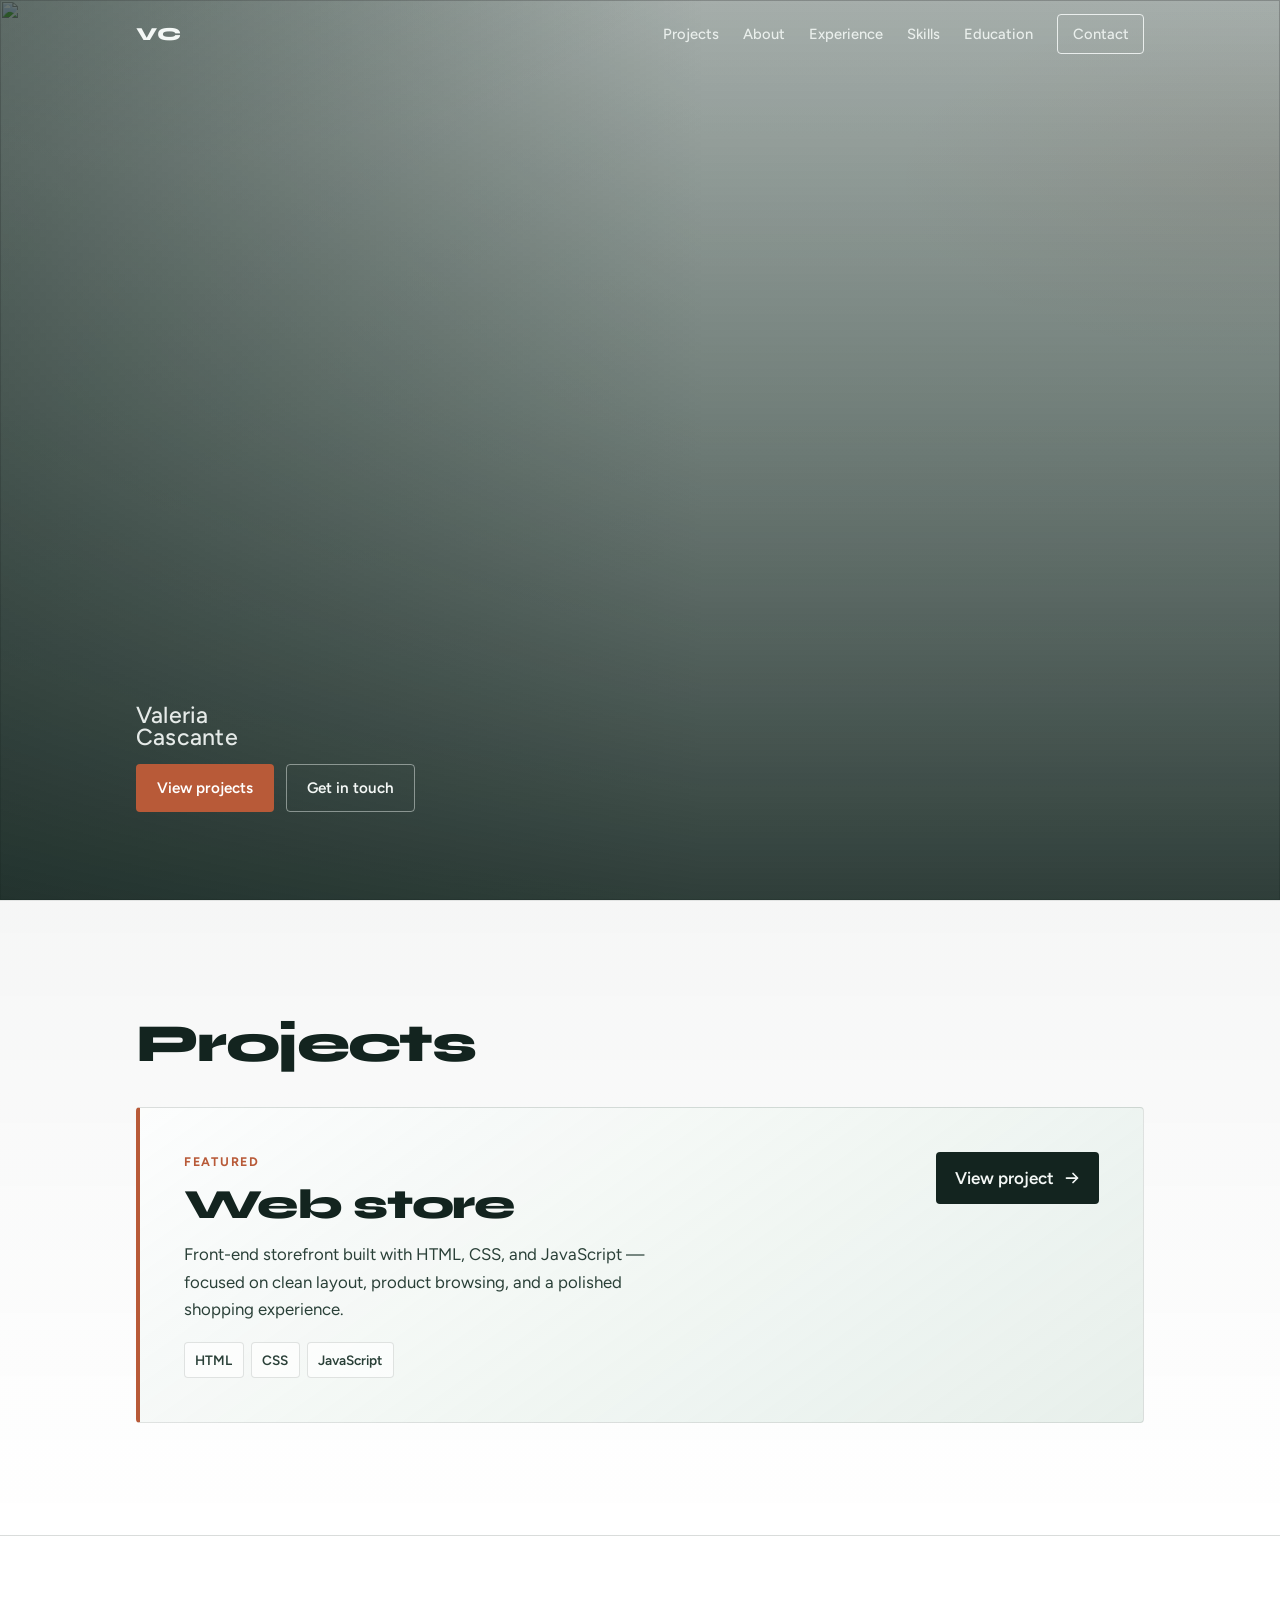
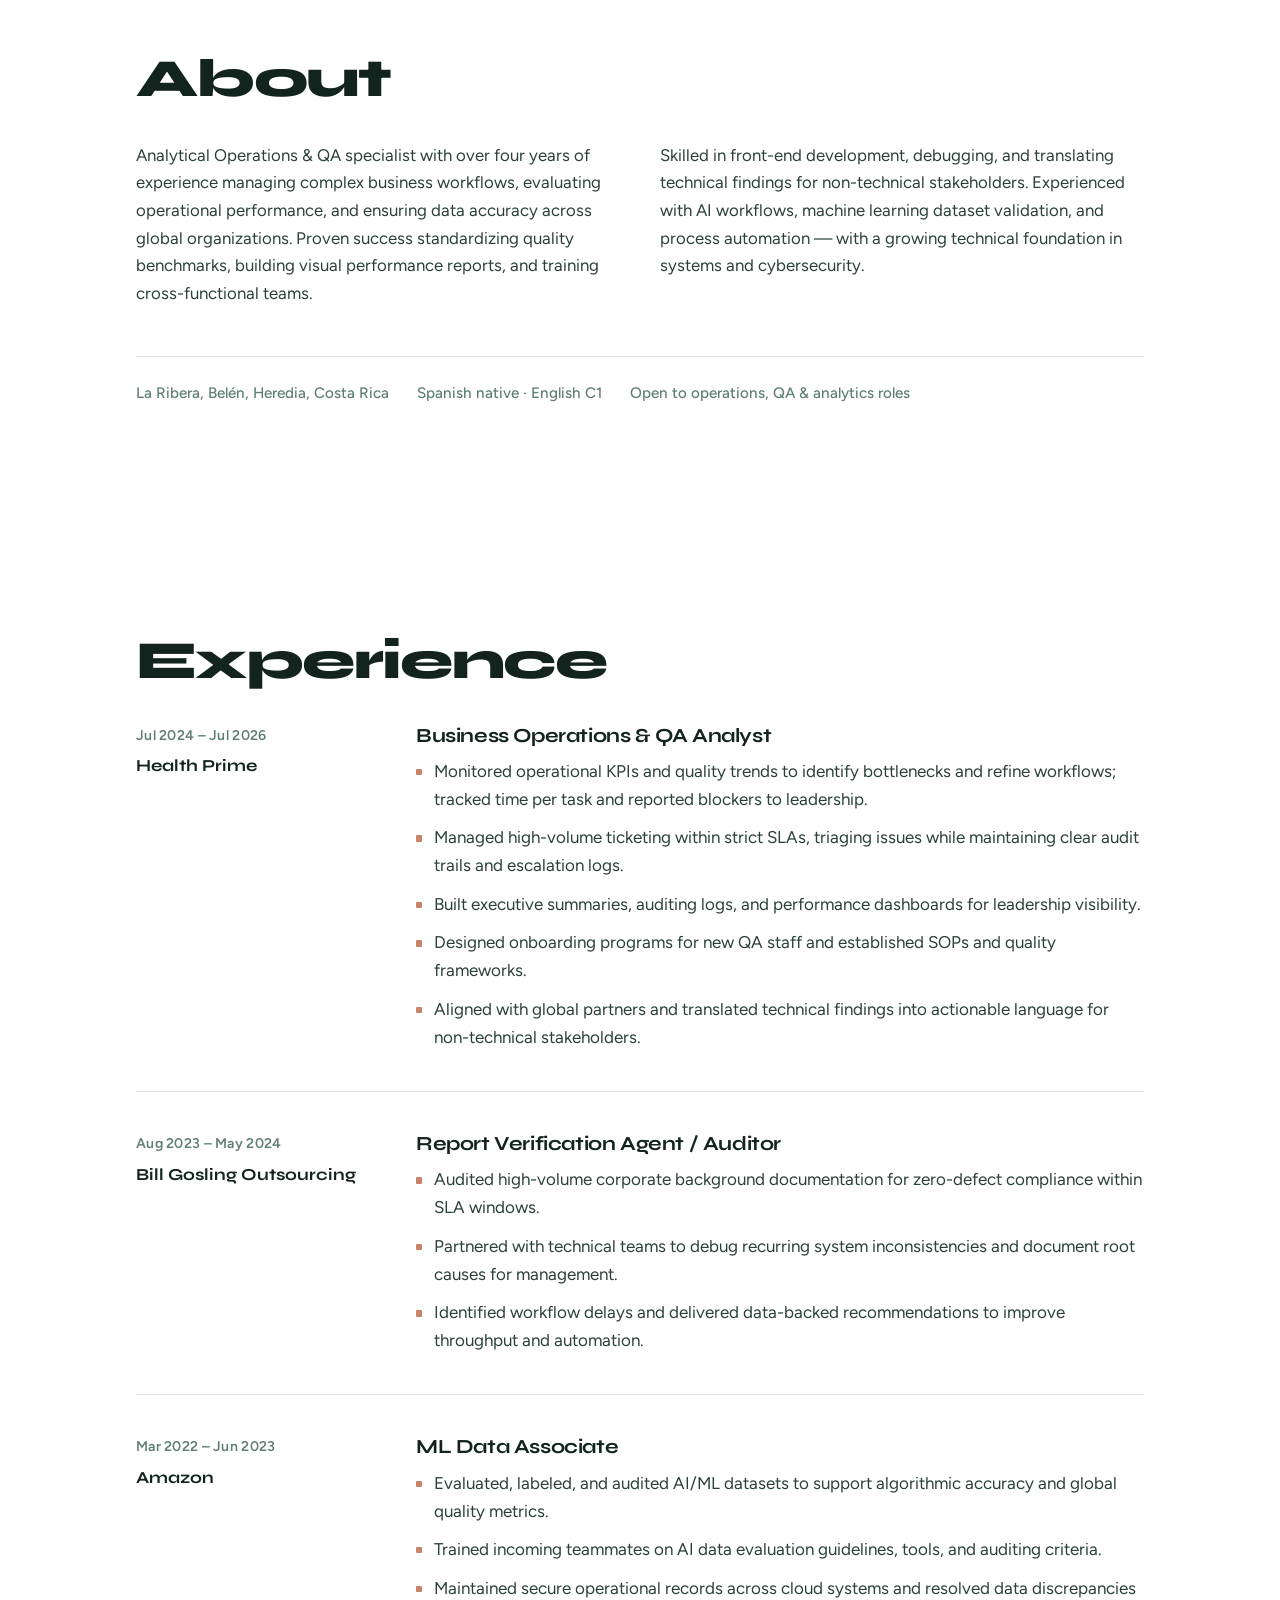
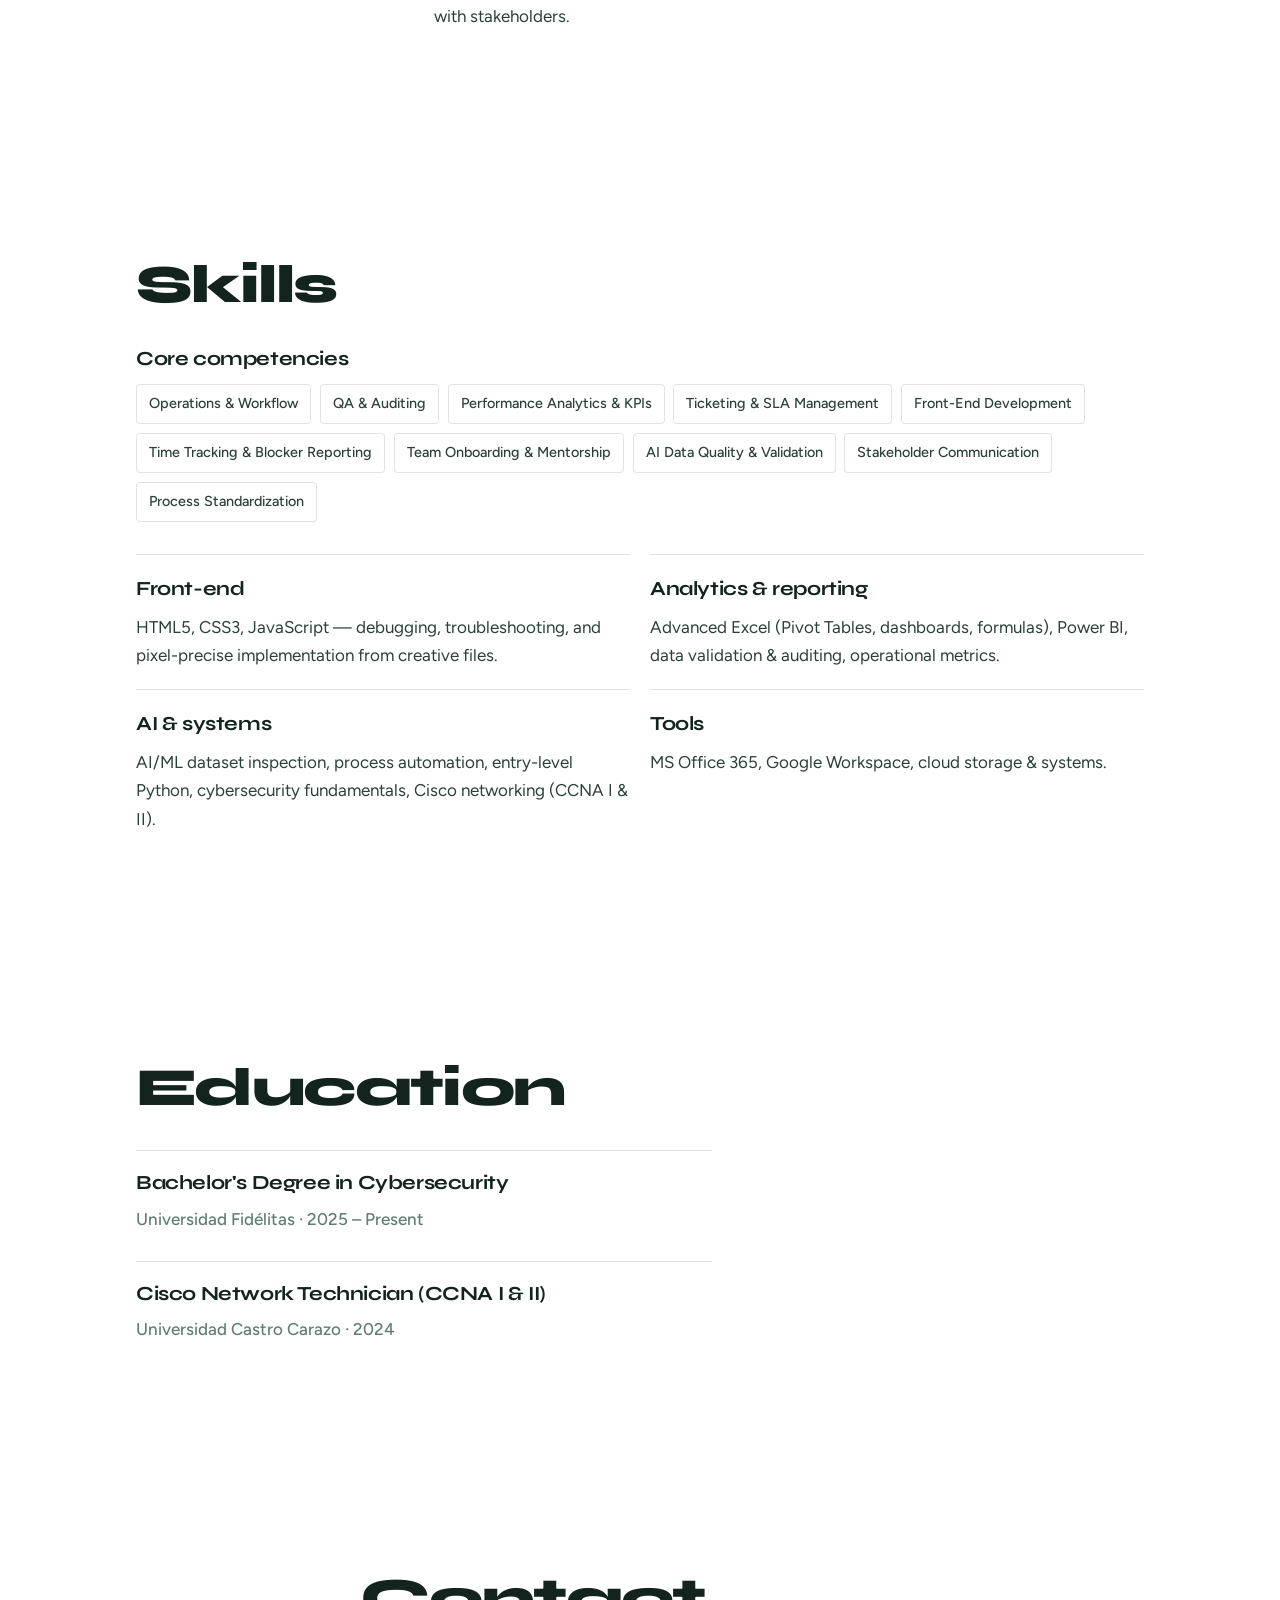
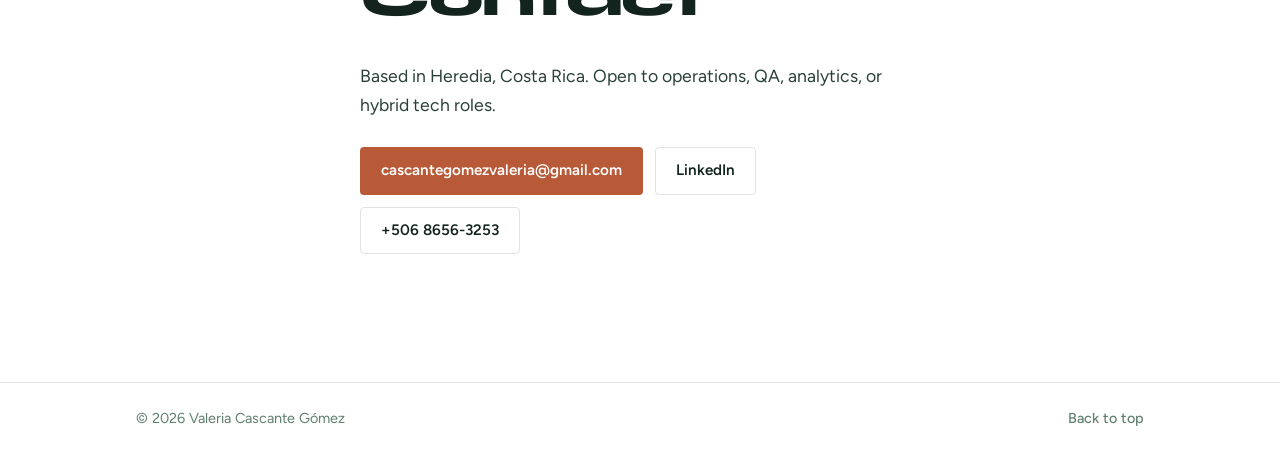
==== index.html @ e656cadb "Add files via upload" ====
<!DOCTYPE html>
<html lang="en">
<head>
  <meta charset="UTF-8" />
  <meta name="viewport" content="width=device-width, initial-scale=1.0" />
  <title>Valeria Cascante — Operations & Data Analytics</title>
  <meta name="description" content="Valeria Cascante Gómez — Operations & QA specialist with experience in performance analytics, AI data quality, and front-end development. Based in Costa Rica." />
  <link rel="preconnect" href="https://fonts.googleapis.com" />
  <link rel="preconnect" href="https://fonts.gstatic.com" crossorigin />
  <link href="https://fonts.googleapis.com/css2?family=Figtree:wght@400;500;600;700&family=Syne:wght@600;700;800&display=swap" rel="stylesheet" />
  <link rel="stylesheet" href="styles.css" />
</head>
<body>
  <a class="skip-link" href="#main">Skip to content</a>

  <header class="site-header" id="top">
    <div class="header-inner">
      <a class="logo" href="#top" aria-label="Valeria Cascante home">VC</a>
      <button class="nav-toggle" type="button" aria-expanded="false" aria-controls="site-nav" aria-label="Open menu">
        <span></span><span></span>
      </button>
      <nav class="site-nav" id="site-nav" aria-label="Primary">
        <a href="#projects">Projects</a>
        <a href="#about">About</a>
        <a href="#experience">Experience</a>
        <a href="#skills">Skills</a>
        <a href="#education">Education</a>
        <a href="#contact" class="nav-cta">Contact</a>
      </nav>
    </div>
  </header>

  <main id="main">
    <section class="hero" aria-label="Introduction">
      <div class="hero-media" aria-hidden="true">
        <img
          src="https://images.unsplash.com/photo-1506905925346-21bda4d32df4?auto=format&fit=crop&w=2400&q=80"
          alt=""
          width="2400"
          height="1600"
        />
        <div class="hero-scrim"></div>
      </div>
      <div class="hero-content">
        <h1 class="hero-brand reveal">Valeria Cascante</h1>
        <div class="hero-actions reveal delay-3">
          <a class="btn btn-primary" href="#projects">View projects</a>
          <a class="btn btn-ghost" href="#contact">Get in touch</a>
        </div>
      </div>
    </section>

    <section class="section projects" id="projects">
      <div class="section-inner">
        <h2 class="section-title reveal">Projects</h2>

        <a class="project-feature reveal delay-1" href="https://google.com" target="_blank" rel="noopener noreferrer">
          <div class="project-feature-copy">
            <p class="project-label">Featured</p>
            <h3>Web store</h3>
            <p class="project-desc">
              Front-end storefront built with HTML, CSS, and JavaScript — focused on clean layout, product browsing, and a polished shopping experience.
            </p>
            <ul class="project-tags" aria-label="Technologies used">
              <li>HTML</li>
              <li>CSS</li>
              <li>JavaScript</li>
            </ul>
          </div>
          <span class="project-cta">
            View project
            <svg width="18" height="18" viewBox="0 0 18 18" aria-hidden="true" focusable="false">
              <path d="M3.5 9h11M10 4.5 14.5 9 10 13.5" fill="none" stroke="currentColor" stroke-width="1.75" stroke-linecap="round" stroke-linejoin="round"/>
            </svg>
          </span>
        </a>
      </div>
    </section>

    <section class="section about" id="about">
      <div class="section-inner">
        <h2 class="section-title reveal">About</h2>
        <div class="about-grid">
          <p class="about-copy reveal delay-1">
            Analytical Operations &amp; QA specialist with over four years of experience managing complex business workflows, evaluating operational performance, and ensuring data accuracy across global organizations. Proven success standardizing quality benchmarks, building visual performance reports, and training cross-functional teams.
          </p>
          <p class="about-copy reveal delay-2">
            Skilled in front-end development, debugging, and translating technical findings for non-technical stakeholders. Experienced with AI workflows, machine learning dataset validation, and process automation — with a growing technical foundation in systems and cybersecurity.
          </p>
        </div>
        <ul class="about-meta reveal delay-3">
          <li>La Ribera, Belén, Heredia, Costa Rica</li>
          <li>Spanish native · English C1</li>
          <li>Open to operations, QA &amp; analytics roles</li>
        </ul>
      </div>
    </section>

    <section class="section experience" id="experience">
      <div class="section-inner">
        <h2 class="section-title reveal">Experience</h2>

        <ol class="timeline">
          <li class="timeline-item reveal">
            <div class="timeline-meta">
              <time datetime="2024-07">Jul 2024 – Jul 2026</time>
              <span class="timeline-org">Health Prime</span>
            </div>
            <div class="timeline-body">
              <h3>Business Operations &amp; QA Analyst</h3>
              <ul>
                <li>Monitored operational KPIs and quality trends to identify bottlenecks and refine workflows; tracked time per task and reported blockers to leadership.</li>
                <li>Managed high-volume ticketing within strict SLAs, triaging issues while maintaining clear audit trails and escalation logs.</li>
                <li>Built executive summaries, auditing logs, and performance dashboards for leadership visibility.</li>
                <li>Designed onboarding programs for new QA staff and established SOPs and quality frameworks.</li>
                <li>Aligned with global partners and translated technical findings into actionable language for non-technical stakeholders.</li>
              </ul>
            </div>
          </li>

          <li class="timeline-item reveal">
            <div class="timeline-meta">
              <time datetime="2023-08">Aug 2023 – May 2024</time>
              <span class="timeline-org">Bill Gosling Outsourcing</span>
            </div>
            <div class="timeline-body">
              <h3>Report Verification Agent / Auditor</h3>
              <ul>
                <li>Audited high-volume corporate background documentation for zero-defect compliance within SLA windows.</li>
                <li>Partnered with technical teams to debug recurring system inconsistencies and document root causes for management.</li>
                <li>Identified workflow delays and delivered data-backed recommendations to improve throughput and automation.</li>
              </ul>
            </div>
          </li>

          <li class="timeline-item reveal">
            <div class="timeline-meta">
              <time datetime="2022-03">Mar 2022 – Jun 2023</time>
              <span class="timeline-org">Amazon</span>
            </div>
            <div class="timeline-body">
              <h3>ML Data Associate</h3>
              <ul>
                <li>Evaluated, labeled, and audited AI/ML datasets to support algorithmic accuracy and global quality metrics.</li>
                <li>Trained incoming teammates on AI data evaluation guidelines, tools, and auditing criteria.</li>
                <li>Maintained secure operational records across cloud systems and resolved data discrepancies with stakeholders.</li>
              </ul>
            </div>
          </li>
        </ol>
      </div>
    </section>

    <section class="section skills" id="skills">
      <div class="section-inner">
        <h2 class="section-title reveal">Skills</h2>

        <div class="skills-layout">
          <div class="skill-block reveal">
            <h3>Core competencies</h3>
            <ul class="tag-list">
              <li>Operations &amp; Workflow</li>
              <li>QA &amp; Auditing</li>
              <li>Performance Analytics &amp; KPIs</li>
              <li>Ticketing &amp; SLA Management</li>
              <li>Front-End Development</li>
              <li>Time Tracking &amp; Blocker Reporting</li>
              <li>Team Onboarding &amp; Mentorship</li>
              <li>AI Data Quality &amp; Validation</li>
              <li>Stakeholder Communication</li>
              <li>Process Standardization</li>
            </ul>
          </div>

          <div class="skill-grid">
            <article class="skill-block reveal delay-1">
              <h3>Front-end</h3>
              <p>HTML5, CSS3, JavaScript — debugging, troubleshooting, and pixel-precise implementation from creative files.</p>
            </article>
            <article class="skill-block reveal delay-2">
              <h3>Analytics &amp; reporting</h3>
              <p>Advanced Excel (Pivot Tables, dashboards, formulas), Power BI, data validation &amp; auditing, operational metrics.</p>
            </article>
            <article class="skill-block reveal delay-3">
              <h3>AI &amp; systems</h3>
              <p>AI/ML dataset inspection, process automation, entry-level Python, cybersecurity fundamentals, Cisco networking (CCNA I &amp; II).</p>
            </article>
            <article class="skill-block reveal delay-4">
              <h3>Tools</h3>
              <p>MS Office 365, Google Workspace, cloud storage &amp; systems.</p>
            </article>
          </div>
        </div>
      </div>
    </section>

    <section class="section education" id="education">
      <div class="section-inner">
        <h2 class="section-title reveal">Education</h2>
        <ul class="edu-list">
          <li class="reveal">
            <h3>Bachelor's Degree in Cybersecurity</h3>
            <p>Universidad Fidélitas · 2025 – Present</p>
          </li>
          <li class="reveal delay-1">
            <h3>Cisco Network Technician (CCNA I &amp; II)</h3>
            <p>Universidad Castro Carazo · 2024</p>
          </li>
        </ul>
      </div>
    </section>

    <section class="section contact" id="contact">
      <div class="section-inner contact-inner">
        <h2 class="section-title reveal">Contact</h2>
        <p class="contact-lede reveal delay-1">
          Based in Heredia, Costa Rica. Open to operations, QA, analytics, or hybrid tech roles.
        </p>
        <div class="contact-actions reveal delay-2">
          <a class="btn btn-primary" href="mailto:cascantegomezvaleria@gmail.com">cascantegomezvaleria@gmail.com</a>
          <a class="btn btn-ghost" href="https://linkedin.com/in/valeria-cascante-gomez" target="_blank" rel="noopener noreferrer">LinkedIn</a>
          <a class="btn btn-ghost" href="tel:+50686563253">+506 8656-3253</a>
        </div>
      </div>
    </section>
  </main>

  <footer class="site-footer">
    <div class="footer-inner">
      <p>© <span id="year"></span> Valeria Cascante Gómez</p>
      <a href="#top">Back to top</a>
    </div>
  </footer>

  <script src="script.js"></script>
</body>
</html>
---- styles.css ----
/* Valeria Cascante — portfolio
   Direction: cool mist + forest ink, coastal precision */

:root {
  --ink: #13241f;
  --ink-soft: #2a4038;
  --sage: #5f7f70;
  --mist: #e6efea;
  --foam: #f4f8f6;
  --accent: #b85a38;
  --accent-hover: #9a4a2e;
  --line: rgba(19, 36, 31, 0.12);
  --glass: rgba(244, 248, 246, 0.82);
  --shadow-soft: 0 18px 50px rgba(19, 36, 31, 0.12);
  --radius: 4px;
  --font-display: "Syne", system-ui, sans-serif;
  --font-body: "Figtree", system-ui, sans-serif;
  --space: clamp(1.25rem, 4vw, 2.5rem);
  --max: 68rem;
  --header-h: 4.25rem;
  --ease: cubic-bezier(0.22, 1, 0.36, 1);
}

*,
*::before,
*::after {
  box-sizing: border-box;
}

html {
  scroll-behavior: smooth;
}

body {
  margin: 0;
  font-family: var(--font-body);
  font-size: 1.0625rem;
  line-height: 1.65;
  color: var(--ink);
  background:
    radial-gradient(ellipse 80% 50% at 10% -10%, rgba(95, 127, 112, 0.18), transparent 55%),
    radial-gradient(ellipse 60% 40% at 100% 20%, rgba(184, 90, 56, 0.08), transparent 50%),
    linear-gradient(180deg, var(--foam) 0%, var(--mist) 45%, var(--foam) 100%);
  background-attachment: fixed;
  -webkit-font-smoothing: antialiased;
}

img {
  max-width: 100%;
  display: block;
}

a {
  color: inherit;
  text-decoration-thickness: 1px;
  text-underline-offset: 0.2em;
}

a:hover {
  color: var(--accent);
}

h1,
h2,
h3 {
  font-family: var(--font-display);
  font-weight: 700;
  line-height: 1.15;
  letter-spacing: -0.02em;
  margin: 0;
}

h2 {
  font-size: clamp(2.15rem, 5vw, 3.35rem);
  margin-bottom: 1.75rem;
}

.section-title {
  font-weight: 800;
  letter-spacing: -0.03em;
  color: var(--ink);
  margin-bottom: 2rem;
  max-width: none;
}

h3 {
  font-size: 1.25rem;
  margin-bottom: 0.65rem;
}

p {
  margin: 0 0 1rem;
}

ul,
ol {
  margin: 0;
  padding: 0;
}

.skip-link {
  position: absolute;
  left: 1rem;
  top: -100%;
  z-index: 1000;
  padding: 0.65rem 1rem;
  background: var(--ink);
  color: var(--foam);
  text-decoration: none;
}

.skip-link:focus {
  top: 1rem;
}

/* Header */

.site-header {
  position: fixed;
  inset: 0 0 auto;
  z-index: 100;
  height: var(--header-h);
  transition: background 0.35s var(--ease), backdrop-filter 0.35s var(--ease), box-shadow 0.35s var(--ease);
}

.site-header.is-scrolled {
  background: var(--glass);
  backdrop-filter: blur(14px);
  box-shadow: 0 1px 0 var(--line);
}

.header-inner {
  max-width: var(--max);
  margin: 0 auto;
  padding: 0 var(--space);
  height: 100%;
  display: flex;
  align-items: center;
  justify-content: space-between;
  gap: 1rem;
}

.logo {
  font-family: var(--font-display);
  font-weight: 800;
  font-size: 1.15rem;
  letter-spacing: 0.04em;
  text-decoration: none;
  color: var(--foam);
  transition: color 0.25s var(--ease);
}

.site-header.is-scrolled .logo,
.site-header.nav-open .logo {
  color: var(--ink);
}

.site-nav {
  display: flex;
  align-items: center;
  gap: 1.5rem;
}

.site-nav a {
  font-size: 0.92rem;
  font-weight: 500;
  text-decoration: none;
  color: rgba(244, 248, 246, 0.88);
  transition: color 0.25s var(--ease);
}

.site-header.is-scrolled .site-nav a,
.site-header.nav-open .site-nav a {
  color: var(--ink-soft);
}

.site-nav a:hover,
.site-header.is-scrolled .site-nav a:hover,
.site-header.nav-open .site-nav a:hover {
  color: var(--accent);
}

.nav-cta {
  padding: 0.45rem 0.9rem;
  border: 1px solid currentColor;
  border-radius: var(--radius);
}

.nav-toggle {
  display: none;
  width: 2.5rem;
  height: 2.5rem;
  border: 0;
  background: transparent;
  cursor: pointer;
  padding: 0.55rem;
  flex-direction: column;
  justify-content: center;
  gap: 0.4rem;
}

.nav-toggle span {
  display: block;
  height: 2px;
  width: 100%;
  background: var(--foam);
  transition: background 0.25s var(--ease), transform 0.3s var(--ease);
}

.site-header.is-scrolled .nav-toggle span,
.site-header.nav-open .nav-toggle span {
  background: var(--ink);
}

.nav-toggle[aria-expanded="true"] span:first-child {
  transform: translateY(5px) rotate(45deg);
}

.nav-toggle[aria-expanded="true"] span:last-child {
  transform: translateY(-5px) rotate(-45deg);
}

/* Hero */

.hero {
  position: relative;
  min-height: 100svh;
  display: grid;
  align-items: end;
  color: var(--foam);
  overflow: hidden;
}

.hero-media {
  position: absolute;
  inset: 0;
  z-index: 0;
}

.hero-media img {
  width: 100%;
  height: 100%;
  object-fit: cover;
  object-position: center 40%;
  transform: scale(1.04);
  animation: hero-zoom 18s var(--ease) forwards;
}

.hero-scrim {
  position: absolute;
  inset: 0;
  background:
    linear-gradient(180deg, rgba(19, 36, 31, 0.35) 0%, rgba(19, 36, 31, 0.55) 45%, rgba(19, 36, 31, 0.88) 100%),
    linear-gradient(90deg, rgba(19, 36, 31, 0.45) 0%, transparent 55%);
}

.hero-content {
  position: relative;
  z-index: 1;
  max-width: var(--max);
  width: 100%;
  margin: 0 auto;
  padding: calc(var(--header-h) + 2rem) var(--space) clamp(3rem, 8vw, 5.5rem);
}

.hero-brand {
  font-family: var(--font-display);
  font-weight: 800;
  font-size: clamp(2.75rem, 9vw, 5.75rem);
  line-height: 0.95;
  letter-spacing: -0.035em;
  margin: 0 0 1rem;
  max-width: 12ch;
}

.hero h1 {
  font-family: var(--font-body);
  font-weight: 500;
  font-size: clamp(1.15rem, 2.4vw, 1.45rem);
  letter-spacing: 0.01em;
  margin-bottom: 1rem;
  color: rgba(244, 248, 246, 0.92);
}

.hero-lede {
  max-width: 34ch;
  font-size: clamp(1.05rem, 2vw, 1.2rem);
  color: rgba(244, 248, 246, 0.82);
  margin-bottom: 1.75rem;
}

.hero-actions {
  display: flex;
  flex-wrap: wrap;
  gap: 0.75rem;
}

/* Buttons */

.btn {
  display: inline-flex;
  align-items: center;
  justify-content: center;
  min-height: 2.85rem;
  padding: 0.65rem 1.25rem;
  border-radius: var(--radius);
  font-family: var(--font-body);
  font-weight: 600;
  font-size: 0.95rem;
  text-decoration: none;
  border: 1px solid transparent;
  transition: background 0.25s var(--ease), color 0.25s var(--ease), border-color 0.25s var(--ease), transform 0.25s var(--ease);
}

.btn:hover {
  transform: translateY(-1px);
}

.btn-primary {
  background: var(--accent);
  color: #fff;
}

.btn-primary:hover {
  background: var(--accent-hover);
  color: #fff;
}

.btn-ghost {
  border-color: rgba(244, 248, 246, 0.45);
  color: var(--foam);
  background: transparent;
}

.btn-ghost:hover {
  border-color: var(--foam);
  color: var(--foam);
  background: rgba(244, 248, 246, 0.08);
}

.contact .btn-ghost {
  border-color: var(--line);
  color: var(--ink);
}

.contact .btn-ghost:hover {
  border-color: var(--ink);
  background: rgba(19, 36, 31, 0.04);
  color: var(--ink);
}

/* Sections */

.section {
  padding: clamp(4.5rem, 10vw, 7rem) 0;
}

.section-inner {
  max-width: var(--max);
  margin: 0 auto;
  padding: 0 var(--space);
}

/* Projects */

.projects {
  background:
    linear-gradient(180deg, rgba(19, 36, 31, 0.04) 0%, transparent 100%);
  border-block: 1px solid var(--line);
}

.project-feature {
  display: grid;
  gap: 1.75rem;
  align-items: end;
  padding: clamp(1.75rem, 4vw, 2.75rem);
  text-decoration: none;
  color: inherit;
  background:
    linear-gradient(145deg, rgba(255, 255, 255, 0.72) 0%, rgba(230, 239, 234, 0.9) 100%),
    var(--foam);
  border: 1px solid var(--line);
  border-left: 4px solid var(--accent);
  border-radius: var(--radius);
  transition: border-color 0.3s var(--ease), transform 0.3s var(--ease), box-shadow 0.3s var(--ease);
}

.project-feature:hover {
  color: inherit;
  border-color: rgba(19, 36, 31, 0.22);
  transform: translateY(-3px);
  box-shadow: var(--shadow-soft);
}

@media (min-width: 760px) {
  .project-feature {
    grid-template-columns: 1fr auto;
    align-items: center;
    gap: 2.5rem;
  }
}

.project-label {
  margin: 0 0 0.55rem;
  font-size: 0.78rem;
  font-weight: 700;
  letter-spacing: 0.14em;
  text-transform: uppercase;
  color: var(--accent);
}

.project-feature h3 {
  font-size: clamp(1.85rem, 4vw, 2.6rem);
  font-weight: 800;
  letter-spacing: -0.03em;
  margin-bottom: 0.75rem;
}

.project-desc {
  max-width: 42ch;
  margin: 0 0 1.15rem;
  color: var(--ink-soft);
  font-size: 1.05rem;
}

.project-tags {
  list-style: none;
  display: flex;
  flex-wrap: wrap;
  gap: 0.45rem;
}

.project-tags li {
  padding: 0.35rem 0.65rem;
  border: 1px solid var(--line);
  border-radius: var(--radius);
  background: rgba(255, 255, 255, 0.65);
  font-size: 0.85rem;
  font-weight: 600;
  color: var(--ink-soft);
}

.project-cta {
  display: inline-flex;
  align-items: center;
  gap: 0.55rem;
  align-self: start;
  padding: 0.75rem 1.15rem;
  border-radius: var(--radius);
  background: var(--ink);
  color: var(--foam);
  font-weight: 600;
  white-space: nowrap;
  transition: background 0.25s var(--ease);
}

.project-feature:hover .project-cta {
  background: var(--accent);
  color: #fff;
}

.project-cta svg {
  transition: transform 0.25s var(--ease);
}

.project-feature:hover .project-cta svg {
  transform: translateX(3px);
}

@media (prefers-reduced-motion: reduce) {
  .project-feature:hover {
    transform: none;
  }

  .project-feature:hover .project-cta svg {
    transform: none;
  }
}

/* About */

.about-grid {
  display: grid;
  gap: 1.25rem 2.5rem;
  margin-bottom: 2rem;
}

@media (min-width: 768px) {
  .about-grid {
    grid-template-columns: 1fr 1fr;
  }
}

.about-copy {
  color: var(--ink-soft);
  font-size: 1.05rem;
}

.about-meta {
  list-style: none;
  display: flex;
  flex-wrap: wrap;
  gap: 0.65rem 1.75rem;
  padding-top: 1.5rem;
  border-top: 1px solid var(--line);
  color: var(--sage);
  font-size: 0.95rem;
  font-weight: 500;
}

/* Experience */

.timeline {
  list-style: none;
  display: grid;
  gap: 2.5rem;
}

.timeline-item {
  display: grid;
  gap: 1rem;
  padding-bottom: 2.5rem;
  border-bottom: 1px solid var(--line);
}

.timeline-item:last-child {
  border-bottom: 0;
  padding-bottom: 0;
}

@media (min-width: 800px) {
  .timeline-item {
    grid-template-columns: minmax(11rem, 15rem) 1fr;
    gap: 2.5rem;
  }
}

.timeline-meta {
  display: flex;
  flex-direction: column;
  gap: 0.35rem;
}

.timeline-meta time {
  font-size: 0.88rem;
  font-weight: 600;
  color: var(--sage);
  letter-spacing: 0.02em;
}

.timeline-org {
  font-family: var(--font-display);
  font-weight: 700;
  font-size: 1.05rem;
}

.timeline-body ul {
  list-style: none;
  display: grid;
  gap: 0.65rem;
}

.timeline-body li {
  position: relative;
  padding-left: 1.1rem;
  color: var(--ink-soft);
}

.timeline-body li::before {
  content: "";
  position: absolute;
  left: 0;
  top: 0.7em;
  width: 0.4rem;
  height: 0.4rem;
  border-radius: 1px;
  background: var(--accent);
  opacity: 0.75;
}

/* Skills */

.skills-layout {
  display: grid;
  gap: 2rem;
}

.skill-block h3 {
  margin-bottom: 0.85rem;
}

.skill-block p {
  color: var(--ink-soft);
  margin: 0;
}

.tag-list {
  list-style: none;
  display: flex;
  flex-wrap: wrap;
  gap: 0.55rem;
}

.tag-list li {
  padding: 0.45rem 0.75rem;
  background: rgba(255, 255, 255, 0.55);
  border: 1px solid var(--line);
  border-radius: var(--radius);
  font-size: 0.9rem;
  font-weight: 500;
  color: var(--ink-soft);
}

.skill-grid {
  display: grid;
  gap: 1.25rem;
}

@media (min-width: 700px) {
  .skill-grid {
    grid-template-columns: 1fr 1fr;
  }
}

.skill-grid .skill-block {
  padding: 1.35rem 0 0;
  border-top: 1px solid var(--line);
}

/* Education */

.edu-list {
  list-style: none;
  display: grid;
  gap: 1.75rem;
  max-width: 36rem;
}

.edu-list li {
  padding-top: 1.25rem;
  border-top: 1px solid var(--line);
}

.edu-list p {
  margin: 0;
  color: var(--sage);
  font-weight: 500;
}

/* Contact */

.contact {
  padding-bottom: clamp(5rem, 12vw, 8rem);
}

.contact-inner {
  max-width: 40rem;
}

.contact-lede {
  color: var(--ink-soft);
  font-size: 1.1rem;
  margin-bottom: 1.75rem;
}

.contact-actions {
  display: flex;
  flex-wrap: wrap;
  gap: 0.75rem;
}

.contact-actions .btn-primary {
  word-break: break-all;
}

/* Footer */

.site-footer {
  border-top: 1px solid var(--line);
  padding: 1.5rem 0;
}

.footer-inner {
  max-width: var(--max);
  margin: 0 auto;
  padding: 0 var(--space);
  display: flex;
  flex-wrap: wrap;
  justify-content: space-between;
  gap: 0.75rem;
  font-size: 0.9rem;
  color: var(--sage);
}

.footer-inner a {
  text-decoration: none;
  font-weight: 500;
}

.footer-inner a:hover {
  color: var(--accent);
}

/* Motion */

.reveal {
  opacity: 0;
  transform: translateY(1.25rem);
  transition: opacity 0.7s var(--ease), transform 0.7s var(--ease);
}

.reveal.is-visible {
  opacity: 1;
  transform: none;
}

.delay-1 { transition-delay: 0.08s; }
.delay-2 { transition-delay: 0.16s; }
.delay-3 { transition-delay: 0.24s; }
.delay-4 { transition-delay: 0.32s; }

@keyframes hero-zoom {
  from { transform: scale(1.08); }
  to { transform: scale(1); }
}

@media (prefers-reduced-motion: reduce) {
  html { scroll-behavior: auto; }

  .reveal {
    opacity: 1;
    transform: none;
    transition: none;
  }

  .hero-media img {
    animation: none;
    transform: none;
  }

  .btn:hover {
    transform: none;
  }
}

/* Mobile nav */

@media (max-width: 820px) {
  .nav-toggle {
    display: flex;
    z-index: 110;
  }

  .site-nav {
    position: fixed;
    inset: 0;
    flex-direction: column;
    justify-content: center;
    gap: 1.5rem;
    background: var(--foam);
    opacity: 0;
    pointer-events: none;
    transition: opacity 0.3s var(--ease);
  }

  .site-header.nav-open .site-nav {
    opacity: 1;
    pointer-events: auto;
  }

  .site-nav a {
    font-family: var(--font-display);
    font-size: 1.75rem;
    font-weight: 700;
    color: var(--ink);
  }

  .nav-cta {
    border: 0;
    padding: 0;
  }
}
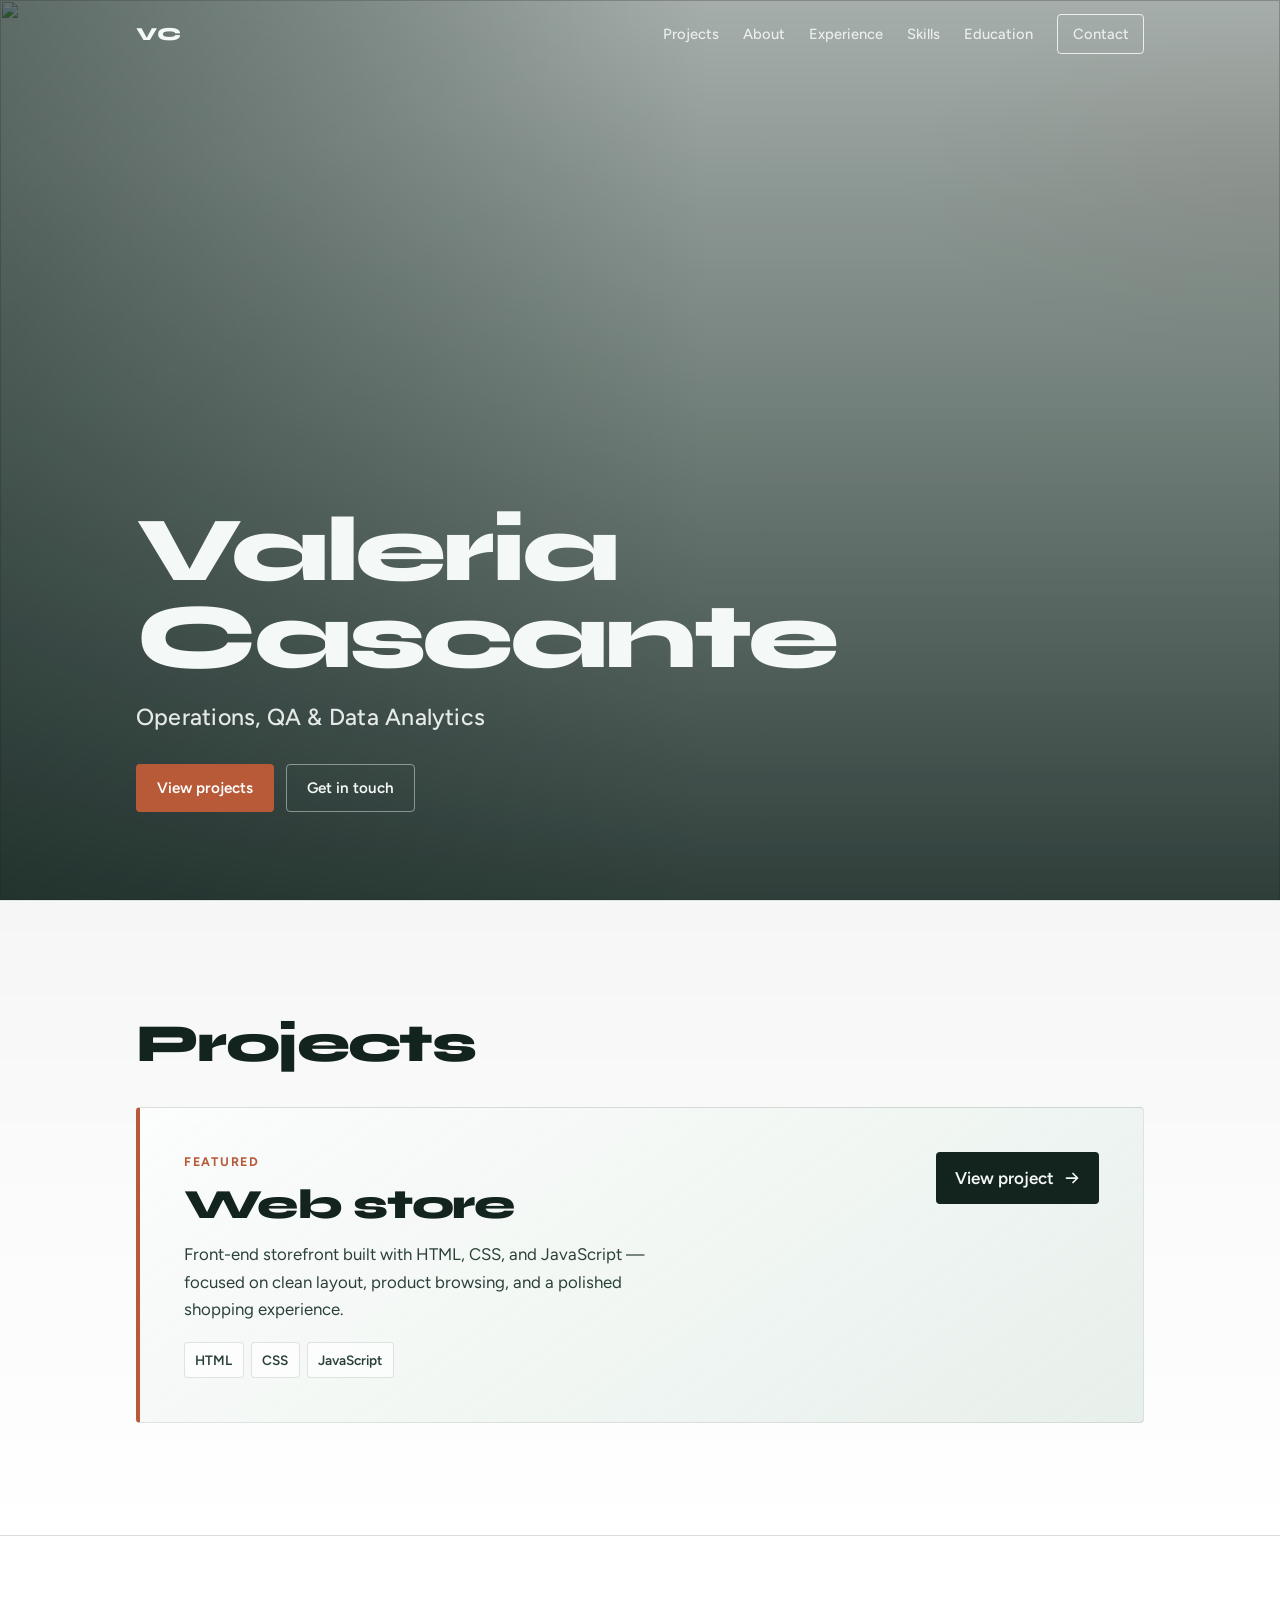
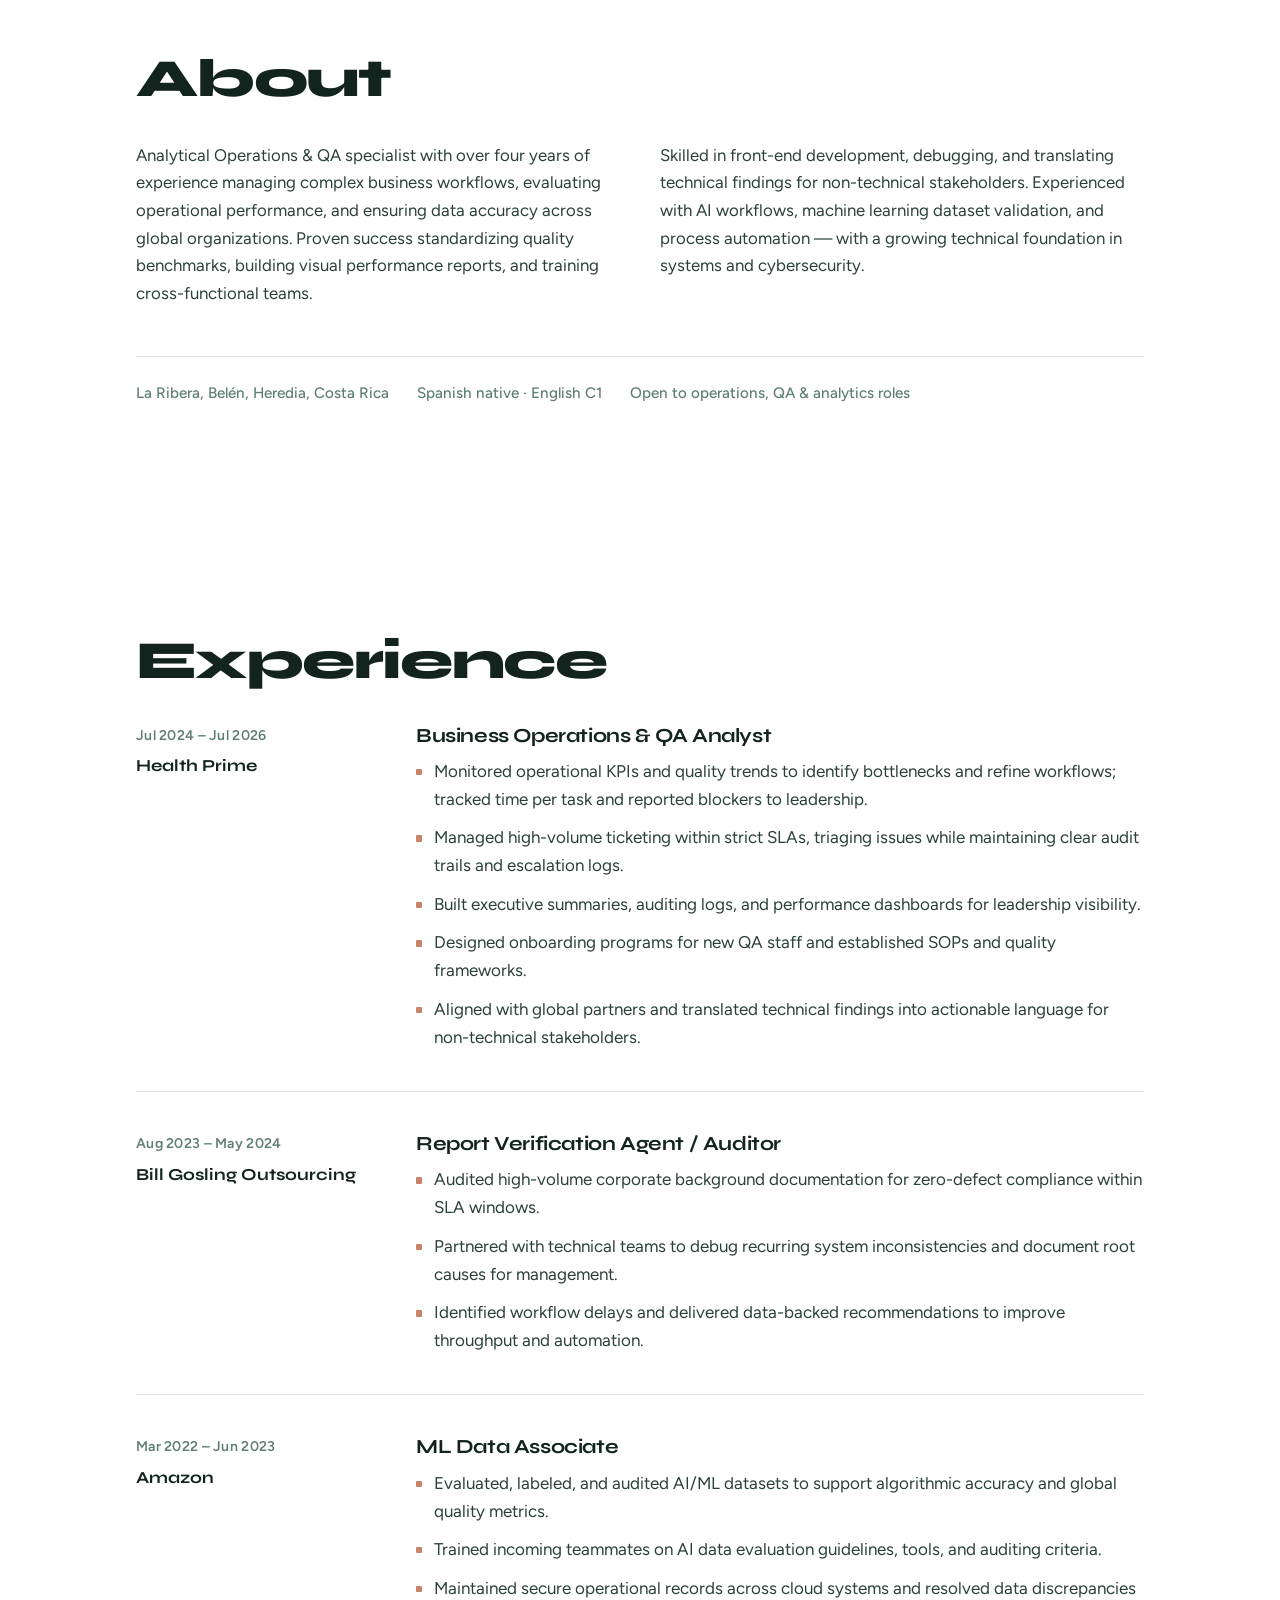
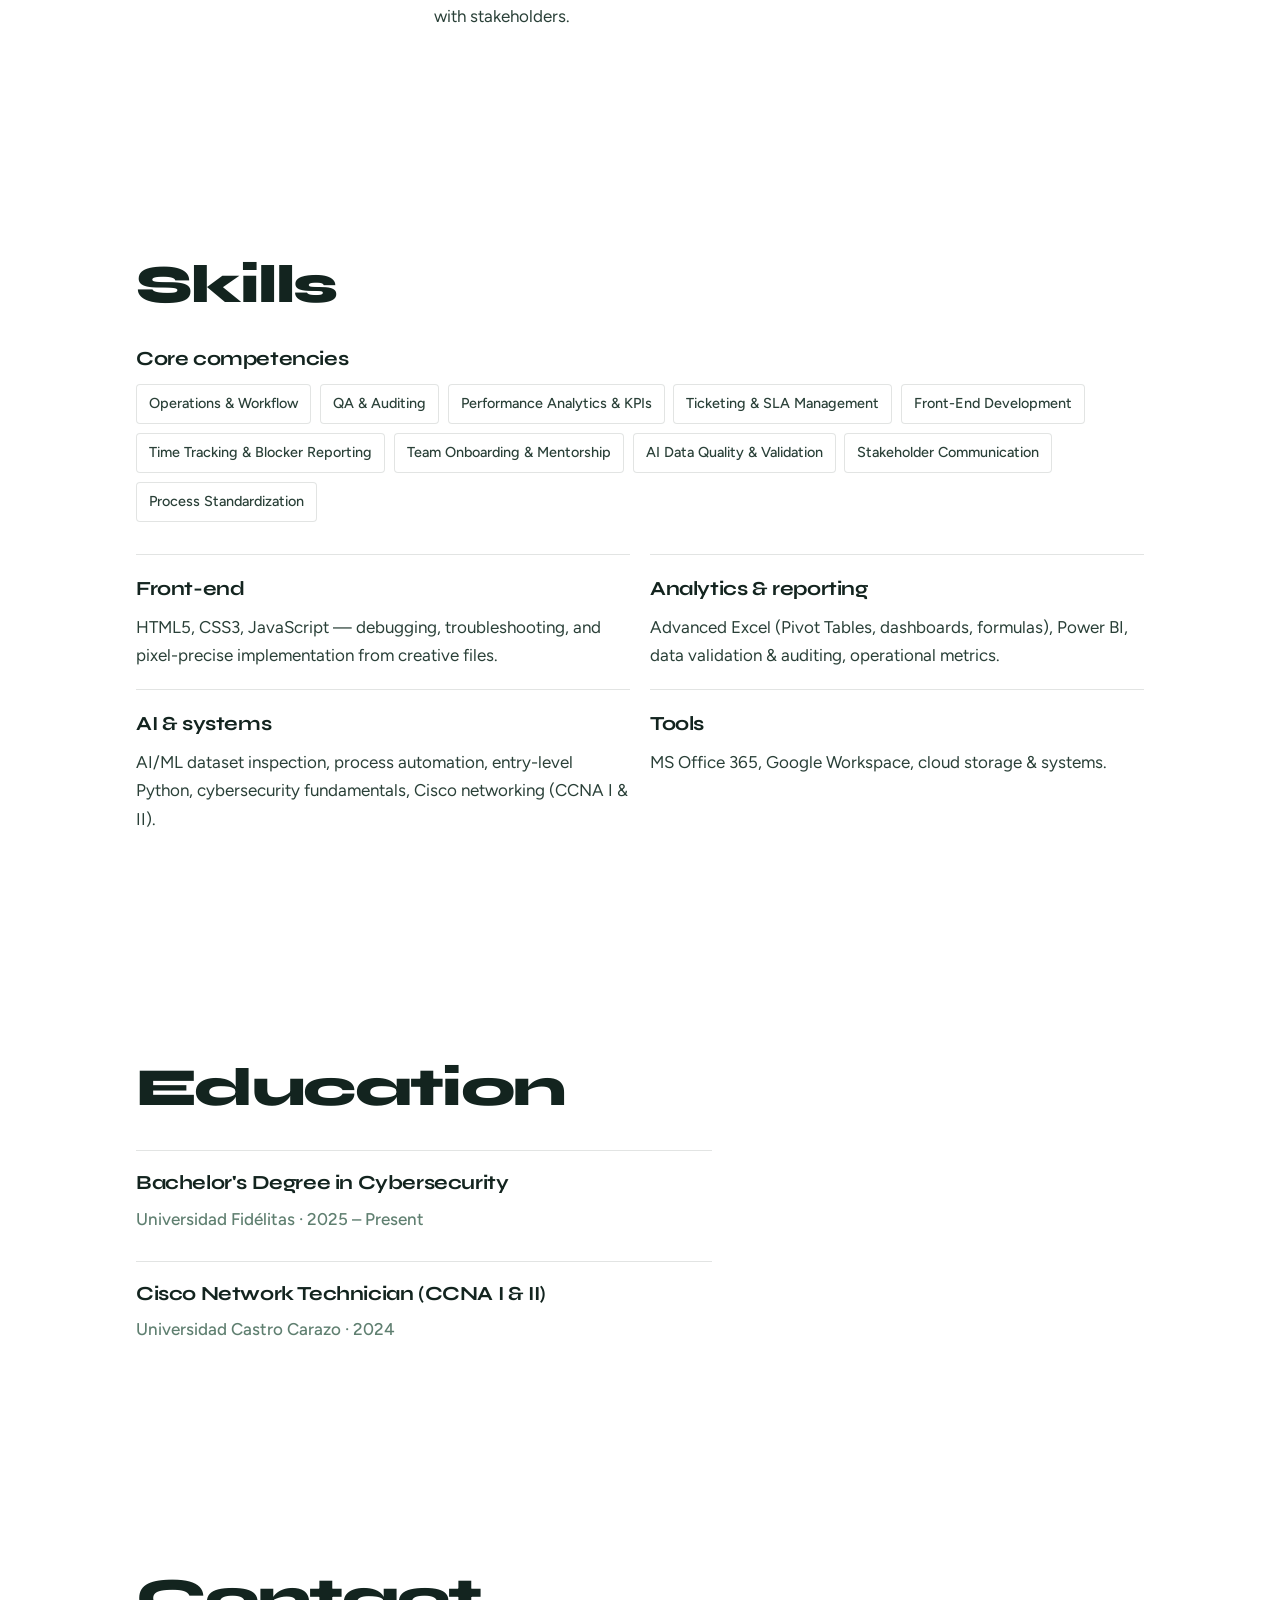
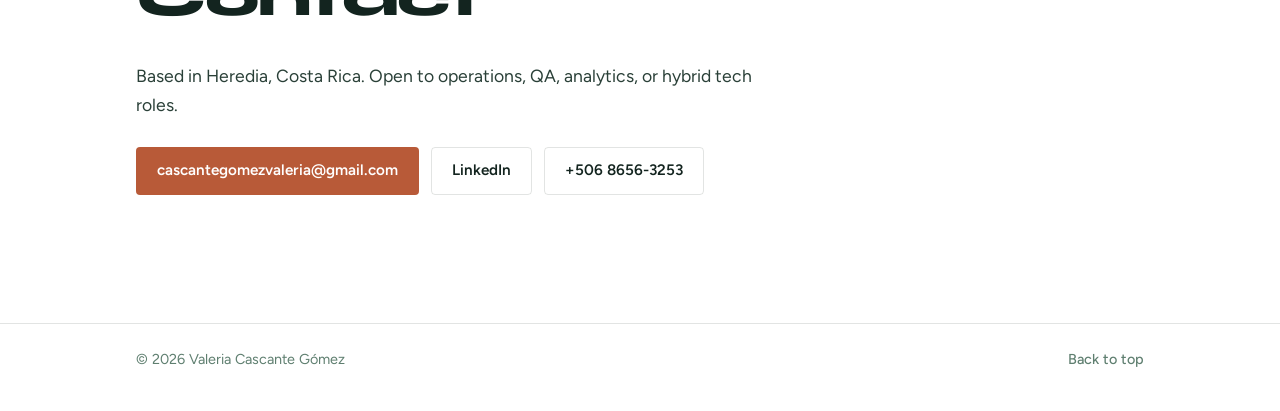
==== commit ecbb03b8: "Add files via upload" ====
--- a/index.html
+++ b/index.html
@@ -1,237 +1,243 @@
-<!DOCTYPE html>
-<html lang="en">
-<head>
-  <meta charset="UTF-8" />
-  <meta name="viewport" content="width=device-width, initial-scale=1.0" />
-  <title>Valeria Cascante — Operations & Data Analytics</title>
-  <meta name="description" content="Valeria Cascante Gómez — Operations & QA specialist with experience in performance analytics, AI data quality, and front-end development. Based in Costa Rica." />
-  <link rel="preconnect" href="https://fonts.googleapis.com" />
-  <link rel="preconnect" href="https://fonts.gstatic.com" crossorigin />
-  <link href="https://fonts.googleapis.com/css2?family=Figtree:wght@400;500;600;700&family=Syne:wght@600;700;800&display=swap" rel="stylesheet" />
-  <link rel="stylesheet" href="styles.css" />
-</head>
-<body>
-  <a class="skip-link" href="#main">Skip to content</a>
-
-  <header class="site-header" id="top">
-    <div class="header-inner">
-      <a class="logo" href="#top" aria-label="Valeria Cascante home">VC</a>
-      <button class="nav-toggle" type="button" aria-expanded="false" aria-controls="site-nav" aria-label="Open menu">
-        <span></span><span></span>
-      </button>
-      <nav class="site-nav" id="site-nav" aria-label="Primary">
-        <a href="#projects">Projects</a>
-        <a href="#about">About</a>
-        <a href="#experience">Experience</a>
-        <a href="#skills">Skills</a>
-        <a href="#education">Education</a>
-        <a href="#contact" class="nav-cta">Contact</a>
-      </nav>
-    </div>
-  </header>
-
-  <main id="main">
-    <section class="hero" aria-label="Introduction">
-      <div class="hero-media" aria-hidden="true">
-        <img
-          src="https://images.unsplash.com/photo-1506905925346-21bda4d32df4?auto=format&fit=crop&w=2400&q=80"
-          alt=""
-          width="2400"
-          height="1600"
-        />
-        <div class="hero-scrim"></div>
-      </div>
-      <div class="hero-content">
-        <h1 class="hero-brand reveal">Valeria Cascante</h1>
-        <div class="hero-actions reveal delay-3">
-          <a class="btn btn-primary" href="#projects">View projects</a>
-          <a class="btn btn-ghost" href="#contact">Get in touch</a>
-        </div>
-      </div>
-    </section>
-
-    <section class="section projects" id="projects">
-      <div class="section-inner">
-        <h2 class="section-title reveal">Projects</h2>
-
-        <a class="project-feature reveal delay-1" href="https://google.com" target="_blank" rel="noopener noreferrer">
-          <div class="project-feature-copy">
-            <p class="project-label">Featured</p>
-            <h3>Web store</h3>
-            <p class="project-desc">
-              Front-end storefront built with HTML, CSS, and JavaScript — focused on clean layout, product browsing, and a polished shopping experience.
-            </p>
-            <ul class="project-tags" aria-label="Technologies used">
-              <li>HTML</li>
-              <li>CSS</li>
-              <li>JavaScript</li>
-            </ul>
-          </div>
-          <span class="project-cta">
-            View project
-            <svg width="18" height="18" viewBox="0 0 18 18" aria-hidden="true" focusable="false">
-              <path d="M3.5 9h11M10 4.5 14.5 9 10 13.5" fill="none" stroke="currentColor" stroke-width="1.75" stroke-linecap="round" stroke-linejoin="round"/>
-            </svg>
-          </span>
-        </a>
-      </div>
-    </section>
-
-    <section class="section about" id="about">
-      <div class="section-inner">
-        <h2 class="section-title reveal">About</h2>
-        <div class="about-grid">
-          <p class="about-copy reveal delay-1">
-            Analytical Operations &amp; QA specialist with over four years of experience managing complex business workflows, evaluating operational performance, and ensuring data accuracy across global organizations. Proven success standardizing quality benchmarks, building visual performance reports, and training cross-functional teams.
-          </p>
-          <p class="about-copy reveal delay-2">
-            Skilled in front-end development, debugging, and translating technical findings for non-technical stakeholders. Experienced with AI workflows, machine learning dataset validation, and process automation — with a growing technical foundation in systems and cybersecurity.
-          </p>
-        </div>
-        <ul class="about-meta reveal delay-3">
-          <li>La Ribera, Belén, Heredia, Costa Rica</li>
-          <li>Spanish native · English C1</li>
-          <li>Open to operations, QA &amp; analytics roles</li>
-        </ul>
-      </div>
-    </section>
-
-    <section class="section experience" id="experience">
-      <div class="section-inner">
-        <h2 class="section-title reveal">Experience</h2>
-
-        <ol class="timeline">
-          <li class="timeline-item reveal">
-            <div class="timeline-meta">
-              <time datetime="2024-07">Jul 2024 – Jul 2026</time>
-              <span class="timeline-org">Health Prime</span>
-            </div>
-            <div class="timeline-body">
-              <h3>Business Operations &amp; QA Analyst</h3>
-              <ul>
-                <li>Monitored operational KPIs and quality trends to identify bottlenecks and refine workflows; tracked time per task and reported blockers to leadership.</li>
-                <li>Managed high-volume ticketing within strict SLAs, triaging issues while maintaining clear audit trails and escalation logs.</li>
-                <li>Built executive summaries, auditing logs, and performance dashboards for leadership visibility.</li>
-                <li>Designed onboarding programs for new QA staff and established SOPs and quality frameworks.</li>
-                <li>Aligned with global partners and translated technical findings into actionable language for non-technical stakeholders.</li>
-              </ul>
-            </div>
-          </li>
-
-          <li class="timeline-item reveal">
-            <div class="timeline-meta">
-              <time datetime="2023-08">Aug 2023 – May 2024</time>
-              <span class="timeline-org">Bill Gosling Outsourcing</span>
-            </div>
-            <div class="timeline-body">
-              <h3>Report Verification Agent / Auditor</h3>
-              <ul>
-                <li>Audited high-volume corporate background documentation for zero-defect compliance within SLA windows.</li>
-                <li>Partnered with technical teams to debug recurring system inconsistencies and document root causes for management.</li>
-                <li>Identified workflow delays and delivered data-backed recommendations to improve throughput and automation.</li>
-              </ul>
-            </div>
-          </li>
-
-          <li class="timeline-item reveal">
-            <div class="timeline-meta">
-              <time datetime="2022-03">Mar 2022 – Jun 2023</time>
-              <span class="timeline-org">Amazon</span>
-            </div>
-            <div class="timeline-body">
-              <h3>ML Data Associate</h3>
-              <ul>
-                <li>Evaluated, labeled, and audited AI/ML datasets to support algorithmic accuracy and global quality metrics.</li>
-                <li>Trained incoming teammates on AI data evaluation guidelines, tools, and auditing criteria.</li>
-                <li>Maintained secure operational records across cloud systems and resolved data discrepancies with stakeholders.</li>
-              </ul>
-            </div>
-          </li>
-        </ol>
-      </div>
-    </section>
-
-    <section class="section skills" id="skills">
-      <div class="section-inner">
-        <h2 class="section-title reveal">Skills</h2>
-
-        <div class="skills-layout">
-          <div class="skill-block reveal">
-            <h3>Core competencies</h3>
-            <ul class="tag-list">
-              <li>Operations &amp; Workflow</li>
-              <li>QA &amp; Auditing</li>
-              <li>Performance Analytics &amp; KPIs</li>
-              <li>Ticketing &amp; SLA Management</li>
-              <li>Front-End Development</li>
-              <li>Time Tracking &amp; Blocker Reporting</li>
-              <li>Team Onboarding &amp; Mentorship</li>
-              <li>AI Data Quality &amp; Validation</li>
-              <li>Stakeholder Communication</li>
-              <li>Process Standardization</li>
-            </ul>
-          </div>
-
-          <div class="skill-grid">
-            <article class="skill-block reveal delay-1">
-              <h3>Front-end</h3>
-              <p>HTML5, CSS3, JavaScript — debugging, troubleshooting, and pixel-precise implementation from creative files.</p>
-            </article>
-            <article class="skill-block reveal delay-2">
-              <h3>Analytics &amp; reporting</h3>
-              <p>Advanced Excel (Pivot Tables, dashboards, formulas), Power BI, data validation &amp; auditing, operational metrics.</p>
-            </article>
-            <article class="skill-block reveal delay-3">
-              <h3>AI &amp; systems</h3>
-              <p>AI/ML dataset inspection, process automation, entry-level Python, cybersecurity fundamentals, Cisco networking (CCNA I &amp; II).</p>
-            </article>
-            <article class="skill-block reveal delay-4">
-              <h3>Tools</h3>
-              <p>MS Office 365, Google Workspace, cloud storage &amp; systems.</p>
-            </article>
-          </div>
-        </div>
-      </div>
-    </section>
-
-    <section class="section education" id="education">
-      <div class="section-inner">
-        <h2 class="section-title reveal">Education</h2>
-        <ul class="edu-list">
-          <li class="reveal">
-            <h3>Bachelor's Degree in Cybersecurity</h3>
-            <p>Universidad Fidélitas · 2025 – Present</p>
-          </li>
-          <li class="reveal delay-1">
-            <h3>Cisco Network Technician (CCNA I &amp; II)</h3>
-            <p>Universidad Castro Carazo · 2024</p>
-          </li>
-        </ul>
-      </div>
-    </section>
-
-    <section class="section contact" id="contact">
-      <div class="section-inner contact-inner">
-        <h2 class="section-title reveal">Contact</h2>
-        <p class="contact-lede reveal delay-1">
-          Based in Heredia, Costa Rica. Open to operations, QA, analytics, or hybrid tech roles.
-        </p>
-        <div class="contact-actions reveal delay-2">
-          <a class="btn btn-primary" href="mailto:cascantegomezvaleria@gmail.com">cascantegomezvaleria@gmail.com</a>
-          <a class="btn btn-ghost" href="https://linkedin.com/in/valeria-cascante-gomez" target="_blank" rel="noopener noreferrer">LinkedIn</a>
-          <a class="btn btn-ghost" href="tel:+50686563253">+506 8656-3253</a>
-        </div>
-      </div>
-    </section>
-  </main>
-
-  <footer class="site-footer">
-    <div class="footer-inner">
-      <p>© <span id="year"></span> Valeria Cascante Gómez</p>
-      <a href="#top">Back to top</a>
-    </div>
-  </footer>
-
-  <script src="script.js"></script>
-</body>
-</html>
+<!DOCTYPE html>
+<html lang="en">
+<head>
+  <meta charset="UTF-8" />
+  <meta name="viewport" content="width=device-width, initial-scale=1.0" />
+  <title>Valeria Cascante — Operations & Data Analytics</title>
+  <meta name="description" content="Valeria Cascante Gómez — Operations & QA specialist with experience in performance analytics, AI data quality, and front-end development. Based in Costa Rica." />
+  <meta name="theme-color" content="#13241f" />
+  <meta property="og:type" content="website" />
+  <meta property="og:title" content="Valeria Cascante — Operations & Data Analytics" />
+  <meta property="og:description" content="Operations & QA specialist with experience in performance analytics, AI data quality, and front-end development." />
+  <link rel="icon" href="data:image/svg+xml,%3Csvg xmlns='http://www.w3.org/2000/svg' viewBox='0 0 64 64'%3E%3Crect width='64' height='64' rx='10' fill='%2313241f'/%3E%3Ctext x='32' y='42' font-family='Arial,sans-serif' font-size='28' font-weight='800' fill='%23f4f8f6' text-anchor='middle'%3EVC%3C/text%3E%3C/svg%3E" />
+  <link rel="preconnect" href="https://fonts.googleapis.com" />
+  <link rel="preconnect" href="https://fonts.gstatic.com" crossorigin />
+  <link href="https://fonts.googleapis.com/css2?family=Figtree:wght@400;500;600;700&family=Syne:wght@600;700;800&display=swap" rel="stylesheet" />
+  <link rel="stylesheet" href="styles.css" />
+</head>
+<body>
+  <a class="skip-link" href="#main">Skip to content</a>
+
+  <header class="site-header" id="top">
+    <div class="header-inner">
+      <a class="logo" href="#top" aria-label="Valeria Cascante home">VC</a>
+      <button class="nav-toggle" type="button" aria-expanded="false" aria-controls="site-nav" aria-label="Open menu">
+        <span></span><span></span>
+      </button>
+      <nav class="site-nav" id="site-nav" aria-label="Primary">
+        <a href="#projects">Projects</a>
+        <a href="#about">About</a>
+        <a href="#experience">Experience</a>
+        <a href="#skills">Skills</a>
+        <a href="#education">Education</a>
+        <a href="#contact" class="nav-cta">Contact</a>
+      </nav>
+    </div>
+  </header>
+
+  <main id="main">
+    <section class="hero" aria-label="Introduction">
+      <div class="hero-media" aria-hidden="true">
+        <img
+          src="https://images.unsplash.com/photo-1506905925346-21bda4d32df4?auto=format&fit=crop&w=2400&q=80"
+          alt=""
+          width="2400"
+          height="1600"
+        />
+        <div class="hero-scrim"></div>
+      </div>
+      <div class="hero-content">
+        <h1 class="hero-brand reveal">Valeria Cascante</h1>
+        <p class="hero-role reveal delay-1">Operations, QA &amp; Data Analytics</p>
+        <div class="hero-actions reveal delay-3">
+          <a class="btn btn-primary" href="#projects">View projects</a>
+          <a class="btn btn-ghost" href="#contact">Get in touch</a>
+        </div>
+      </div>
+    </section>
+
+    <section class="section projects" id="projects">
+      <div class="section-inner">
+        <h2 class="section-title reveal">Projects</h2>
+
+        <a class="project-feature reveal delay-1" href="knight/index.html" target="_blank" rel="noopener noreferrer">
+          <div class="project-feature-copy">
+            <p class="project-label">Featured</p>
+            <h3>Web store</h3>
+            <p class="project-desc">
+              Front-end storefront built with HTML, CSS, and JavaScript — focused on clean layout, product browsing, and a polished shopping experience.
+            </p>
+            <ul class="project-tags" aria-label="Technologies used">
+              <li>HTML</li>
+              <li>CSS</li>
+              <li>JavaScript</li>
+            </ul>
+          </div>
+          <span class="project-cta">
+            View project
+            <svg width="18" height="18" viewBox="0 0 18 18" aria-hidden="true" focusable="false">
+              <path d="M3.5 9h11M10 4.5 14.5 9 10 13.5" fill="none" stroke="currentColor" stroke-width="1.75" stroke-linecap="round" stroke-linejoin="round"/>
+            </svg>
+          </span>
+        </a>
+      </div>
+    </section>
+
+    <section class="section about" id="about">
+      <div class="section-inner">
+        <h2 class="section-title reveal">About</h2>
+        <div class="about-grid">
+          <p class="about-copy reveal delay-1">
+            Analytical Operations &amp; QA specialist with over four years of experience managing complex business workflows, evaluating operational performance, and ensuring data accuracy across global organizations. Proven success standardizing quality benchmarks, building visual performance reports, and training cross-functional teams.
+          </p>
+          <p class="about-copy reveal delay-2">
+            Skilled in front-end development, debugging, and translating technical findings for non-technical stakeholders. Experienced with AI workflows, machine learning dataset validation, and process automation — with a growing technical foundation in systems and cybersecurity.
+          </p>
+        </div>
+        <ul class="about-meta reveal delay-3">
+          <li>La Ribera, Belén, Heredia, Costa Rica</li>
+          <li>Spanish native · English C1</li>
+          <li>Open to operations, QA &amp; analytics roles</li>
+        </ul>
+      </div>
+    </section>
+
+    <section class="section experience" id="experience">
+      <div class="section-inner">
+        <h2 class="section-title reveal">Experience</h2>
+
+        <ol class="timeline">
+          <li class="timeline-item reveal">
+            <div class="timeline-meta">
+              <time datetime="2024-07">Jul 2024 – Jul 2026</time>
+              <span class="timeline-org">Health Prime</span>
+            </div>
+            <div class="timeline-body">
+              <h3>Business Operations &amp; QA Analyst</h3>
+              <ul>
+                <li>Monitored operational KPIs and quality trends to identify bottlenecks and refine workflows; tracked time per task and reported blockers to leadership.</li>
+                <li>Managed high-volume ticketing within strict SLAs, triaging issues while maintaining clear audit trails and escalation logs.</li>
+                <li>Built executive summaries, auditing logs, and performance dashboards for leadership visibility.</li>
+                <li>Designed onboarding programs for new QA staff and established SOPs and quality frameworks.</li>
+                <li>Aligned with global partners and translated technical findings into actionable language for non-technical stakeholders.</li>
+              </ul>
+            </div>
+          </li>
+
+          <li class="timeline-item reveal">
+            <div class="timeline-meta">
+              <time datetime="2023-08">Aug 2023 – May 2024</time>
+              <span class="timeline-org">Bill Gosling Outsourcing</span>
+            </div>
+            <div class="timeline-body">
+              <h3>Report Verification Agent / Auditor</h3>
+              <ul>
+                <li>Audited high-volume corporate background documentation for zero-defect compliance within SLA windows.</li>
+                <li>Partnered with technical teams to debug recurring system inconsistencies and document root causes for management.</li>
+                <li>Identified workflow delays and delivered data-backed recommendations to improve throughput and automation.</li>
+              </ul>
+            </div>
+          </li>
+
+          <li class="timeline-item reveal">
+            <div class="timeline-meta">
+              <time datetime="2022-03">Mar 2022 – Jun 2023</time>
+              <span class="timeline-org">Amazon</span>
+            </div>
+            <div class="timeline-body">
+              <h3>ML Data Associate</h3>
+              <ul>
+                <li>Evaluated, labeled, and audited AI/ML datasets to support algorithmic accuracy and global quality metrics.</li>
+                <li>Trained incoming teammates on AI data evaluation guidelines, tools, and auditing criteria.</li>
+                <li>Maintained secure operational records across cloud systems and resolved data discrepancies with stakeholders.</li>
+              </ul>
+            </div>
+          </li>
+        </ol>
+      </div>
+    </section>
+
+    <section class="section skills" id="skills">
+      <div class="section-inner">
+        <h2 class="section-title reveal">Skills</h2>
+
+        <div class="skills-layout">
+          <div class="skill-block reveal">
+            <h3>Core competencies</h3>
+            <ul class="tag-list">
+              <li>Operations &amp; Workflow</li>
+              <li>QA &amp; Auditing</li>
+              <li>Performance Analytics &amp; KPIs</li>
+              <li>Ticketing &amp; SLA Management</li>
+              <li>Front-End Development</li>
+              <li>Time Tracking &amp; Blocker Reporting</li>
+              <li>Team Onboarding &amp; Mentorship</li>
+              <li>AI Data Quality &amp; Validation</li>
+              <li>Stakeholder Communication</li>
+              <li>Process Standardization</li>
+            </ul>
+          </div>
+
+          <div class="skill-grid">
+            <article class="skill-block reveal delay-1">
+              <h3>Front-end</h3>
+              <p>HTML5, CSS3, JavaScript — debugging, troubleshooting, and pixel-precise implementation from creative files.</p>
+            </article>
+            <article class="skill-block reveal delay-2">
+              <h3>Analytics &amp; reporting</h3>
+              <p>Advanced Excel (Pivot Tables, dashboards, formulas), Power BI, data validation &amp; auditing, operational metrics.</p>
+            </article>
+            <article class="skill-block reveal delay-3">
+              <h3>AI &amp; systems</h3>
+              <p>AI/ML dataset inspection, process automation, entry-level Python, cybersecurity fundamentals, Cisco networking (CCNA I &amp; II).</p>
+            </article>
+            <article class="skill-block reveal delay-4">
+              <h3>Tools</h3>
+              <p>MS Office 365, Google Workspace, cloud storage &amp; systems.</p>
+            </article>
+          </div>
+        </div>
+      </div>
+    </section>
+
+    <section class="section education" id="education">
+      <div class="section-inner">
+        <h2 class="section-title reveal">Education</h2>
+        <ul class="edu-list">
+          <li class="reveal">
+            <h3>Bachelor's Degree in Cybersecurity</h3>
+            <p>Universidad Fidélitas · 2025 – Present</p>
+          </li>
+          <li class="reveal delay-1">
+            <h3>Cisco Network Technician (CCNA I &amp; II)</h3>
+            <p>Universidad Castro Carazo · 2024</p>
+          </li>
+        </ul>
+      </div>
+    </section>
+
+    <section class="section contact" id="contact">
+      <div class="section-inner contact-inner">
+        <h2 class="section-title reveal">Contact</h2>
+        <p class="contact-lede reveal delay-1">
+          Based in Heredia, Costa Rica. Open to operations, QA, analytics, or hybrid tech roles.
+        </p>
+        <div class="contact-actions reveal delay-2">
+          <a class="btn btn-primary" href="mailto:cascantegomezvaleria@gmail.com">cascantegomezvaleria@gmail.com</a>
+          <a class="btn btn-ghost" href="https://linkedin.com/in/valeria-cascante-gomez" target="_blank" rel="noopener noreferrer">LinkedIn</a>
+          <a class="btn btn-ghost" href="tel:+50686563253">+506 8656-3253</a>
+        </div>
+      </div>
+    </section>
+  </main>
+
+  <footer class="site-footer">
+    <div class="footer-inner">
+      <p>© <span id="year"></span> Valeria Cascante Gómez</p>
+      <a href="#top">Back to top</a>
+    </div>
+  </footer>
+
+  <script src="script.js"></script>
+</body>
+</html>
--- a/styles.css
+++ b/styles.css
@@ -120,13 +120,25 @@
   inset: 0 0 auto;
   z-index: 100;
   height: var(--header-h);
-  transition: background 0.35s var(--ease), backdrop-filter 0.35s var(--ease), box-shadow 0.35s var(--ease);
-}
-
-.site-header.is-scrolled {
+}
+
+/* The blur lives on a pseudo-element: backdrop-filter on the header itself
+   would trap the fixed mobile menu inside the 4rem header bar. */
+.site-header::before {
+  content: "";
+  position: absolute;
+  inset: 0;
+  z-index: -1;
   background: var(--glass);
   backdrop-filter: blur(14px);
+  -webkit-backdrop-filter: blur(14px);
   box-shadow: 0 1px 0 var(--line);
+  opacity: 0;
+  transition: opacity 0.35s var(--ease);
+}
+
+.site-header.is-scrolled::before {
+  opacity: 1;
 }
 
 .header-inner {
@@ -178,6 +190,16 @@
 .site-header.is-scrolled .site-nav a:hover,
 .site-header.nav-open .site-nav a:hover {
   color: var(--accent);
+}
+
+.site-nav a.is-active:not(.nav-cta) {
+  color: var(--accent);
+}
+
+.site-header:not(.is-scrolled):not(.nav-open) .site-nav a.is-active:not(.nav-cta) {
+  color: #fff;
+  text-decoration: underline;
+  text-underline-offset: 0.45em;
 }
 
 .nav-cta {
@@ -273,20 +295,13 @@
   max-width: 12ch;
 }
 
-.hero h1 {
+.hero-role {
   font-family: var(--font-body);
   font-weight: 500;
   font-size: clamp(1.15rem, 2.4vw, 1.45rem);
   letter-spacing: 0.01em;
-  margin-bottom: 1rem;
+  margin: 0 0 1.75rem;
   color: rgba(244, 248, 246, 0.92);
-}
-
-.hero-lede {
-  max-width: 34ch;
-  font-size: clamp(1.05rem, 2vw, 1.2rem);
-  color: rgba(244, 248, 246, 0.82);
-  margin-bottom: 1.75rem;
 }
 
 .hero-actions {
@@ -355,6 +370,10 @@
   padding: clamp(4.5rem, 10vw, 7rem) 0;
 }
 
+.section[id] {
+  scroll-margin-top: calc(var(--header-h) - 1px);
+}
+
 .section-inner {
   max-width: var(--max);
   margin: 0 auto;
@@ -653,11 +672,8 @@
   padding-bottom: clamp(5rem, 12vw, 8rem);
 }
 
-.contact-inner {
+.contact-lede {
   max-width: 40rem;
-}
-
-.contact-lede {
   color: var(--ink-soft);
   font-size: 1.1rem;
   margin-bottom: 1.75rem;
